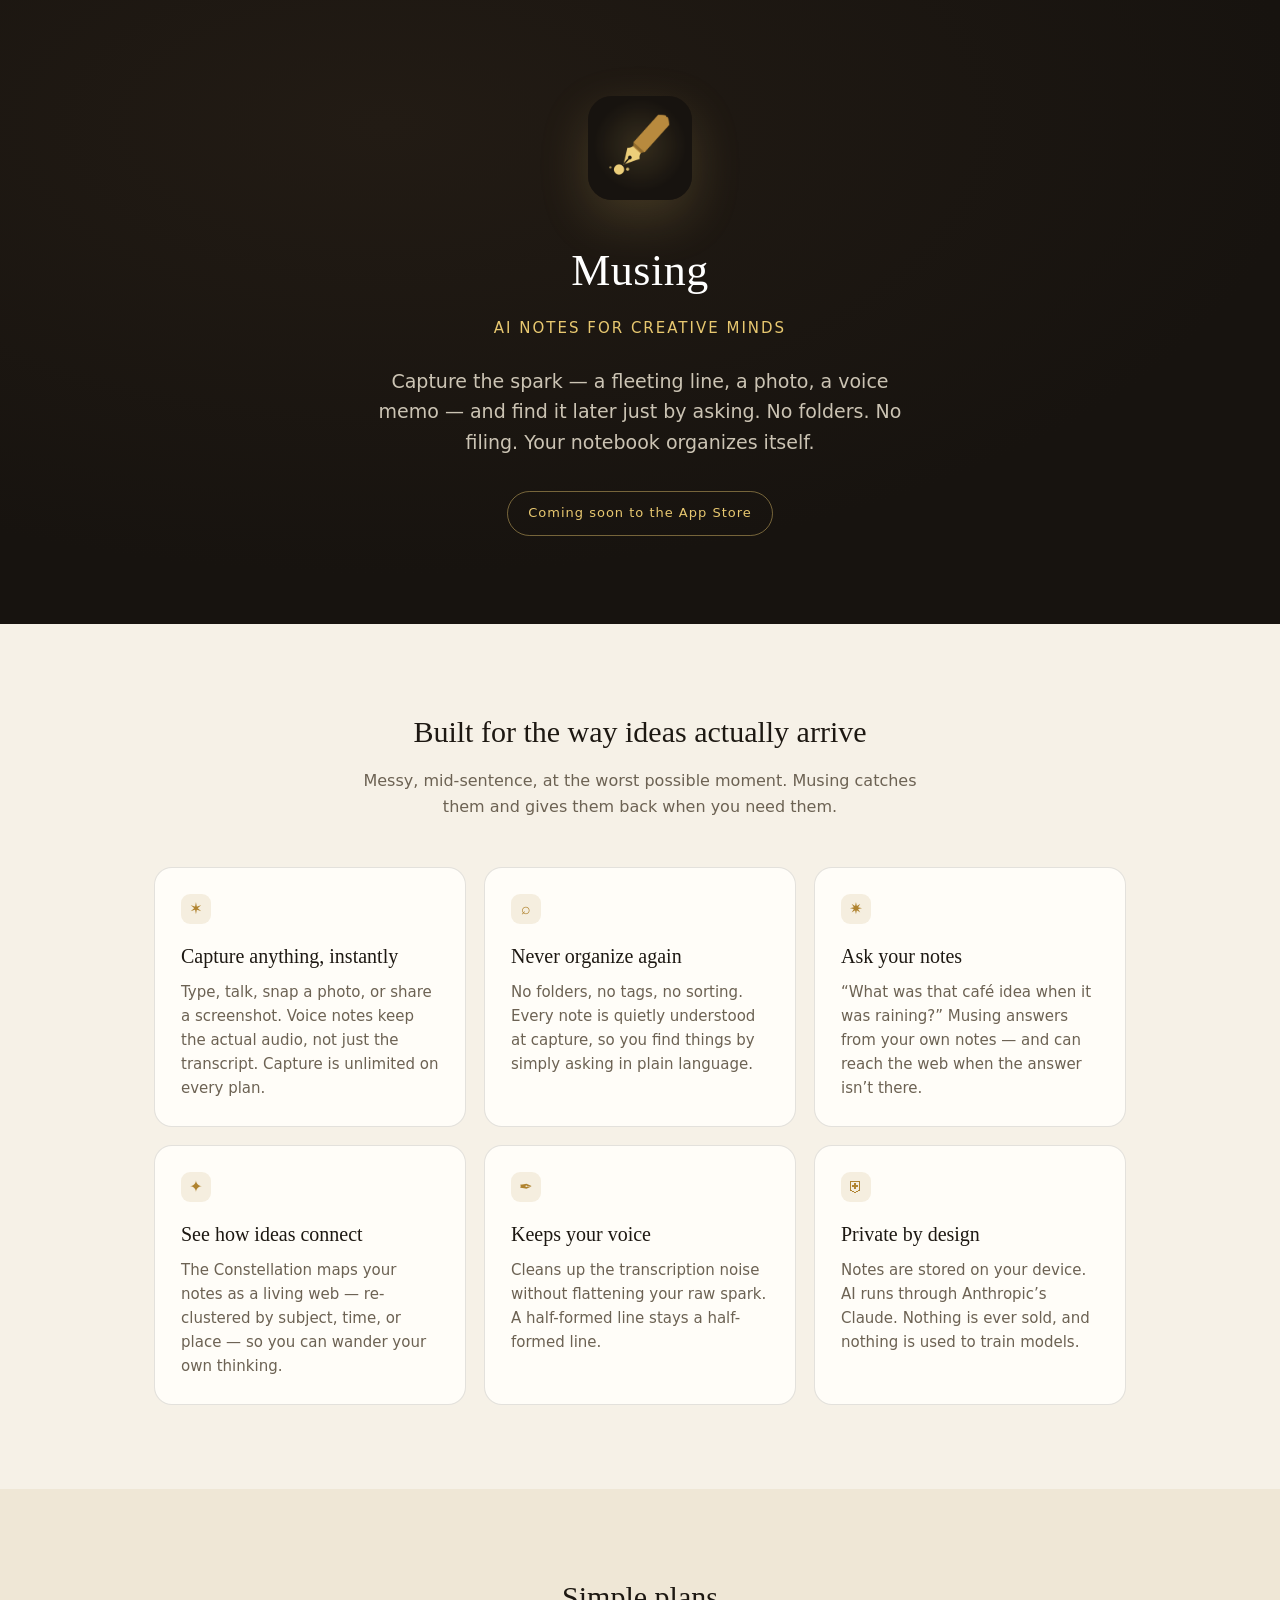
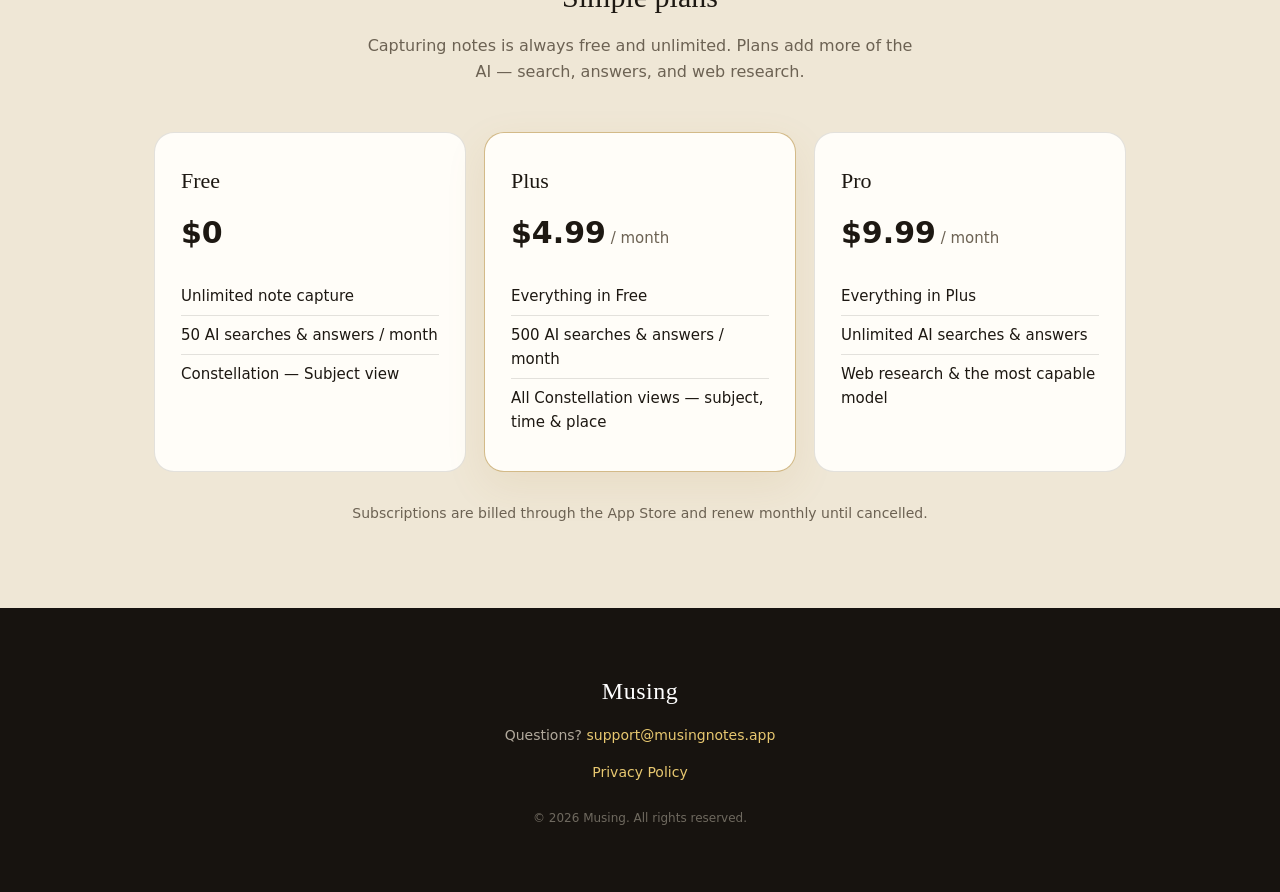
==== index.html @ 7de7f223 "Musing marketing site: landing, pricing, privacy Static site for musingnotes.app — landing page (fea" ====
<!DOCTYPE html>
<html lang="en">
<head>
  <meta charset="UTF-8" />
  <meta name="viewport" content="width=device-width, initial-scale=1.0" />
  <title>Musing — AI notes for creative minds</title>
  <meta name="description" content="Musing is a context-aware notes app for creative minds. Capture ideas instantly, never organize, and find anything by simply asking. Powered by AI." />
  <link rel="icon" type="image/png" href="icon.png" />
  <link rel="stylesheet" href="styles.css" />
  <!-- Social preview -->
  <meta property="og:title" content="Musing — AI notes for creative minds" />
  <meta property="og:description" content="Capture the spark. Find it later. A context-aware notes app that organizes itself." />
  <meta property="og:image" content="icon.png" />
  <meta property="og:url" content="https://musingnotes.app" />
  <meta name="twitter:card" content="summary_large_image" />
</head>
<body>

  <header class="hero">
    <img class="app-icon" src="icon.png" alt="Musing app icon" />
    <div class="wordmark">Musing</div>
    <div class="tagline">AI notes for creative minds</div>
    <p class="lead">Capture the spark — a fleeting line, a photo, a voice memo — and find it later just by asking. No folders. No filing. Your notebook organizes itself.</p>
    <span class="badge">Coming soon to the App Store</span>
  </header>

  <section class="features">
    <div class="wrap">
      <h2 class="section-title">Built for the way ideas actually arrive</h2>
      <p class="section-sub">Messy, mid-sentence, at the worst possible moment. Musing catches them and gives them back when you need them.</p>
      <div class="grid">
        <div class="card">
          <div class="dot">✶</div>
          <h3>Capture anything, instantly</h3>
          <p>Type, talk, snap a photo, or share a screenshot. Voice notes keep the actual audio, not just the transcript. Capture is unlimited on every plan.</p>
        </div>
        <div class="card">
          <div class="dot">⌕</div>
          <h3>Never organize again</h3>
          <p>No folders, no tags, no sorting. Every note is quietly understood at capture, so you find things by simply asking in plain language.</p>
        </div>
        <div class="card">
          <div class="dot">✷</div>
          <h3>Ask your notes</h3>
          <p>“What was that café idea when it was raining?” Musing answers from your own notes — and can reach the web when the answer isn’t there.</p>
        </div>
        <div class="card">
          <div class="dot">✦</div>
          <h3>See how ideas connect</h3>
          <p>The Constellation maps your notes as a living web — re-clustered by subject, time, or place — so you can wander your own thinking.</p>
        </div>
        <div class="card">
          <div class="dot">✒</div>
          <h3>Keeps your voice</h3>
          <p>Cleans up the transcription noise without flattening your raw spark. A half-formed line stays a half-formed line.</p>
        </div>
        <div class="card">
          <div class="dot">⛨</div>
          <h3>Private by design</h3>
          <p>Notes are stored on your device. AI runs through Anthropic’s Claude. Nothing is ever sold, and nothing is used to train models.</p>
        </div>
      </div>
    </div>
  </section>

  <section class="pricing" id="pricing">
    <div class="wrap">
      <h2 class="section-title">Simple plans</h2>
      <p class="section-sub">Capturing notes is always free and unlimited. Plans add more of the AI — search, answers, and web research.</p>
      <div class="plans">
        <div class="plan">
          <div class="name">Free</div>
          <div class="price">$0</div>
          <ul>
            <li>Unlimited note capture</li>
            <li>50 AI searches &amp; answers / month</li>
            <li>Constellation — Subject view</li>
          </ul>
        </div>
        <div class="plan featured">
          <div class="name">Plus</div>
          <div class="price">$4.99<span> / month</span></div>
          <ul>
            <li>Everything in Free</li>
            <li>500 AI searches &amp; answers / month</li>
            <li>All Constellation views — subject, time &amp; place</li>
          </ul>
        </div>
        <div class="plan">
          <div class="name">Pro</div>
          <div class="price">$9.99<span> / month</span></div>
          <ul>
            <li>Everything in Plus</li>
            <li>Unlimited AI searches &amp; answers</li>
            <li>Web research &amp; the most capable model</li>
          </ul>
        </div>
      </div>
      <p class="note">Subscriptions are billed through the App Store and renew monthly until cancelled.</p>
    </div>
  </section>

  <footer>
    <div class="wordmark">Musing</div>
    <p>Questions? <a href="mailto:support@musingnotes.app">support@musingnotes.app</a></p>
    <p><a href="privacy.html">Privacy Policy</a></p>
    <p class="legal">© 2026 Musing. All rights reserved.</p>
  </footer>

</body>
</html>
---- styles.css ----
:root {
  --bg: #f6f1e7;
  --bg-alt: #efe7d6;
  --ink: #1d1812;
  --muted: #6c6253;
  --card: #fffdf8;
  --line: rgba(29, 24, 18, 0.12);
  --gold: #b0832f;
  --gold-soft: #e8c870;
  --espresso: #17130f;
  --cream: #f3ead8;
  --serif: "Hoefler Text", Georgia, "Times New Roman", ui-serif, serif;
  --sans: -apple-system, system-ui, "Segoe UI", Roboto, Helvetica, Arial, sans-serif;
}

* { box-sizing: border-box; margin: 0; padding: 0; }

html { scroll-behavior: smooth; }

body {
  font-family: var(--sans);
  color: var(--ink);
  background: var(--bg);
  line-height: 1.6;
  -webkit-font-smoothing: antialiased;
}

a { color: var(--gold); text-decoration: none; }
a:hover { text-decoration: underline; }

.wrap { max-width: 1020px; margin: 0 auto; padding: 0 24px; }

/* Hero */
.hero {
  background: radial-gradient(120% 120% at 30% 20%, #221b14 0%, var(--espresso) 60%);
  color: var(--cream);
  text-align: center;
  padding: 96px 24px 88px;
}
.hero img.app-icon {
  width: 104px; height: 104px;
  border-radius: 24px;
  box-shadow: 0 18px 50px rgba(232, 200, 112, 0.18);
  margin-bottom: 28px;
}
.wordmark {
  font-family: var(--serif);
  font-size: 44px;
  letter-spacing: 0.5px;
  font-weight: 500;
  color: #fff;
}
.tagline {
  color: var(--gold-soft);
  font-size: 15px;
  letter-spacing: 2px;
  text-transform: uppercase;
  margin-top: 10px;
}
.hero p.lead {
  max-width: 540px;
  margin: 26px auto 0;
  font-size: 19px;
  color: rgba(243, 234, 216, 0.82);
}
.badge {
  display: inline-block;
  margin-top: 34px;
  padding: 11px 20px;
  border: 1px solid rgba(232, 200, 112, 0.45);
  border-radius: 100px;
  color: var(--gold-soft);
  font-size: 13px;
  letter-spacing: 1px;
}

/* Sections */
section { padding: 84px 0; }
.section-title {
  font-family: var(--serif);
  font-size: 30px;
  font-weight: 500;
  text-align: center;
  margin-bottom: 12px;
}
.section-sub {
  text-align: center;
  color: var(--muted);
  max-width: 560px;
  margin: 0 auto 48px;
}

/* Features */
.features { background: var(--bg); }
.grid {
  display: grid;
  grid-template-columns: repeat(auto-fit, minmax(260px, 1fr));
  gap: 18px;
}
.card {
  background: var(--card);
  border: 1px solid var(--line);
  border-radius: 18px;
  padding: 26px;
}
.card h3 {
  font-family: var(--serif);
  font-size: 20px;
  font-weight: 500;
  margin-bottom: 8px;
}
.card p { color: var(--muted); font-size: 15px; }
.card .dot {
  width: 30px; height: 30px; border-radius: 9px;
  background: rgba(176, 131, 47, 0.12);
  color: var(--gold);
  display: grid; place-items: center;
  font-size: 16px; margin-bottom: 16px;
}

/* Pricing */
.pricing { background: var(--bg-alt); }
.plans {
  display: grid;
  grid-template-columns: repeat(auto-fit, minmax(250px, 1fr));
  gap: 18px;
  align-items: stretch;
}
.plan {
  background: var(--card);
  border: 1px solid var(--line);
  border-radius: 20px;
  padding: 30px 26px;
  display: flex; flex-direction: column;
}
.plan.featured { border-color: rgba(176, 131, 47, 0.55); box-shadow: 0 14px 40px rgba(176,131,47,0.10); }
.plan .name { font-family: var(--serif); font-size: 22px; }
.plan .price { font-size: 30px; font-weight: 700; margin: 10px 0 2px; }
.plan .price span { font-size: 15px; font-weight: 400; color: var(--muted); }
.plan ul { list-style: none; margin-top: 18px; }
.plan li { padding: 7px 0; color: var(--ink); font-size: 15px; border-top: 1px solid var(--line); }
.plan li:first-child { border-top: none; }
.note { text-align: center; color: var(--muted); font-size: 14px; margin-top: 30px; }

/* Footer */
footer {
  background: var(--espresso);
  color: rgba(243, 234, 216, 0.7);
  text-align: center;
  padding: 64px 24px;
}
footer .wordmark { font-size: 24px; color: #fff; }
footer p { margin-top: 14px; font-size: 14px; }
footer a { color: var(--gold-soft); }
footer .legal { margin-top: 26px; font-size: 12px; color: rgba(243,234,216,0.4); }

/* Doc pages (privacy) */
.doc { max-width: 760px; margin: 0 auto; padding: 72px 24px 96px; }
.doc h1 { font-family: var(--serif); font-size: 34px; font-weight: 500; margin-bottom: 6px; }
.doc .updated { color: var(--muted); margin-bottom: 36px; }
.doc h2 { font-family: var(--serif); font-size: 21px; font-weight: 500; margin: 34px 0 10px; }
.doc p, .doc li { color: #322a20; }
.doc ul { margin: 8px 0 8px 22px; }
.doc li { padding: 4px 0; }
.doc .back { display: inline-block; margin-bottom: 28px; font-size: 14px; }
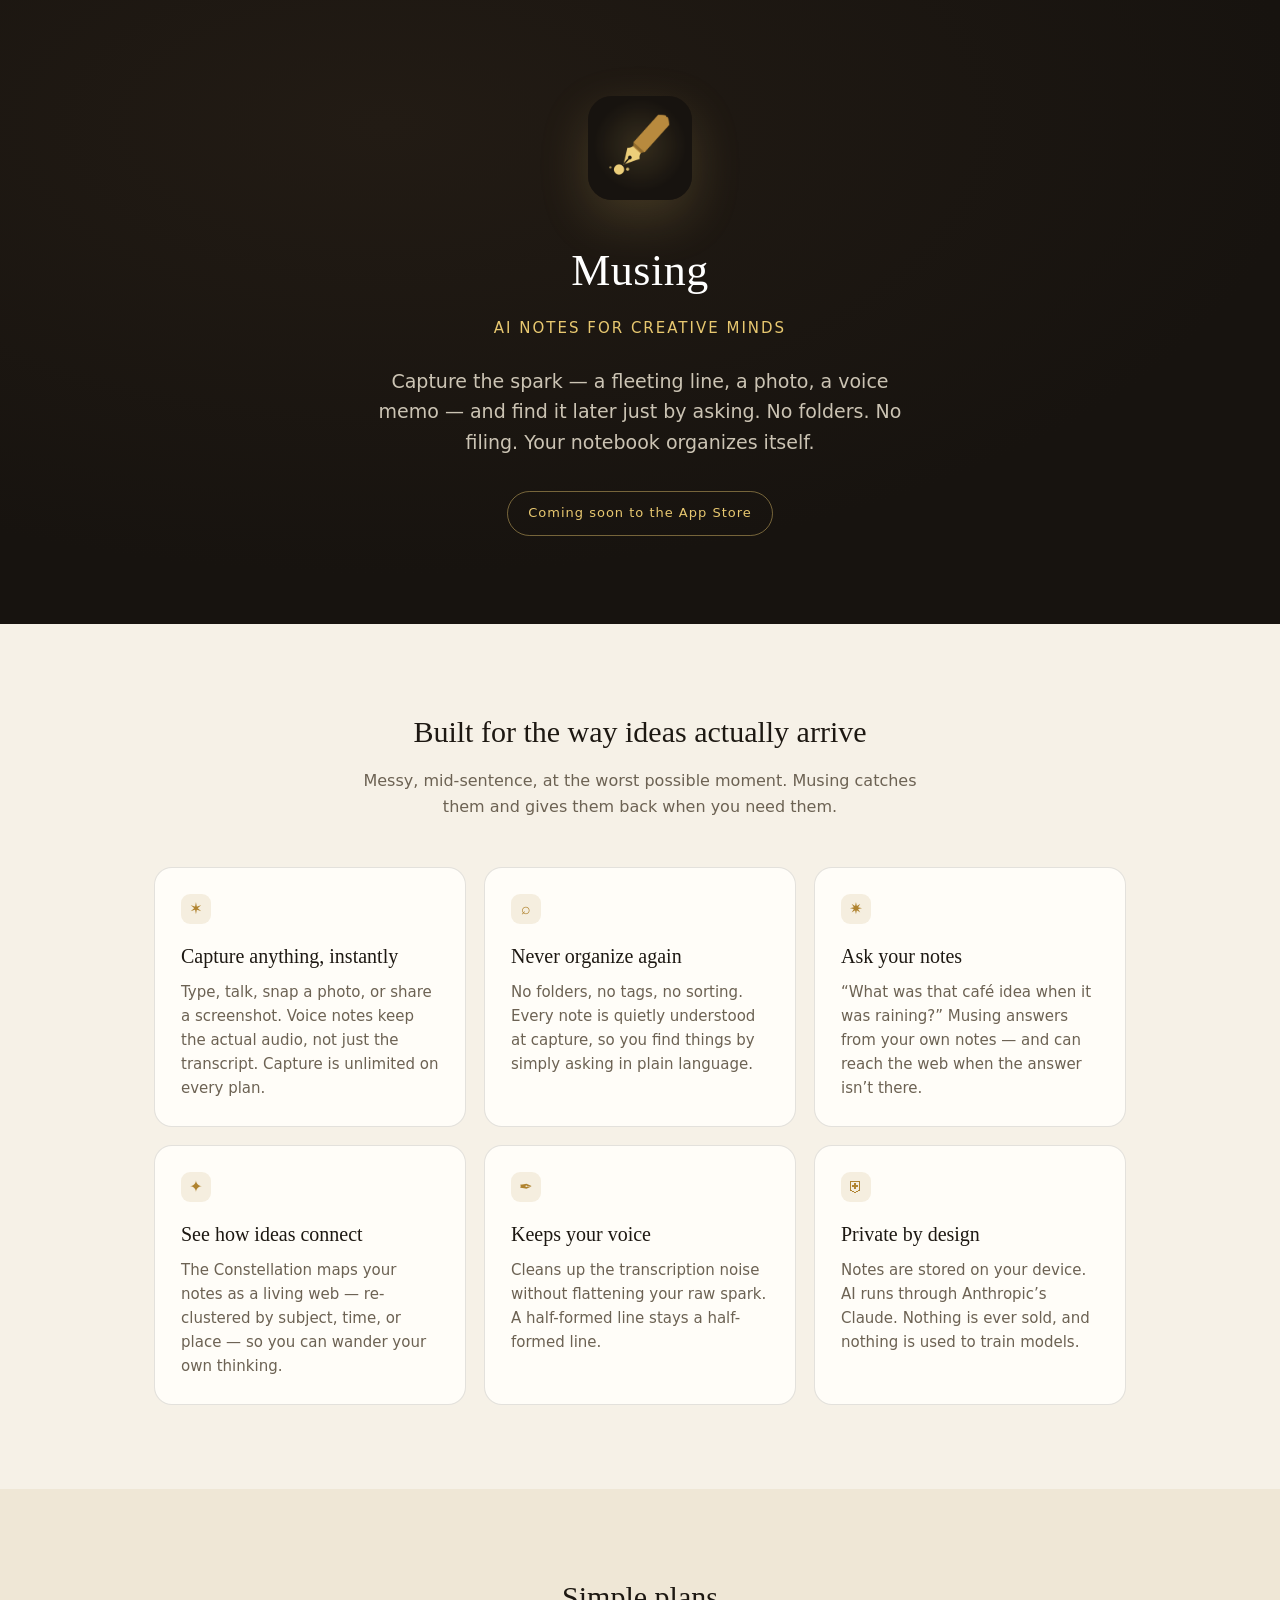
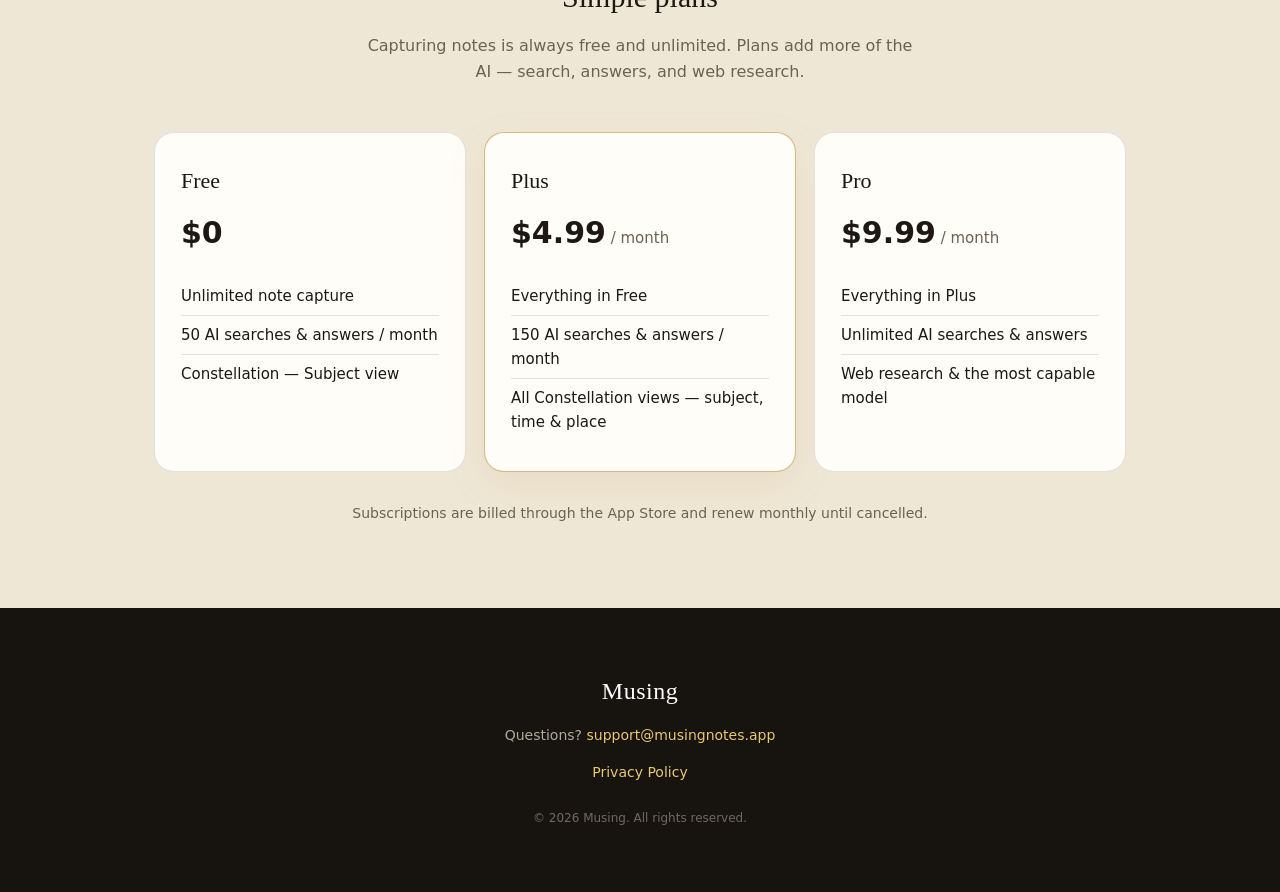
==== commit 90967665: "Update Plus plan to 150 AI actions/month Co-Authored-By: Claude Opus 4.8 <noreply@anthropic.com>" ====
--- a/index.html
+++ b/index.html
@@ -82,7 +82,7 @@
           <div class="price">$4.99<span> / month</span></div>
           <ul>
             <li>Everything in Free</li>
-            <li>500 AI searches &amp; answers / month</li>
+            <li>150 AI searches &amp; answers / month</li>
             <li>All Constellation views — subject, time &amp; place</li>
           </ul>
         </div>
